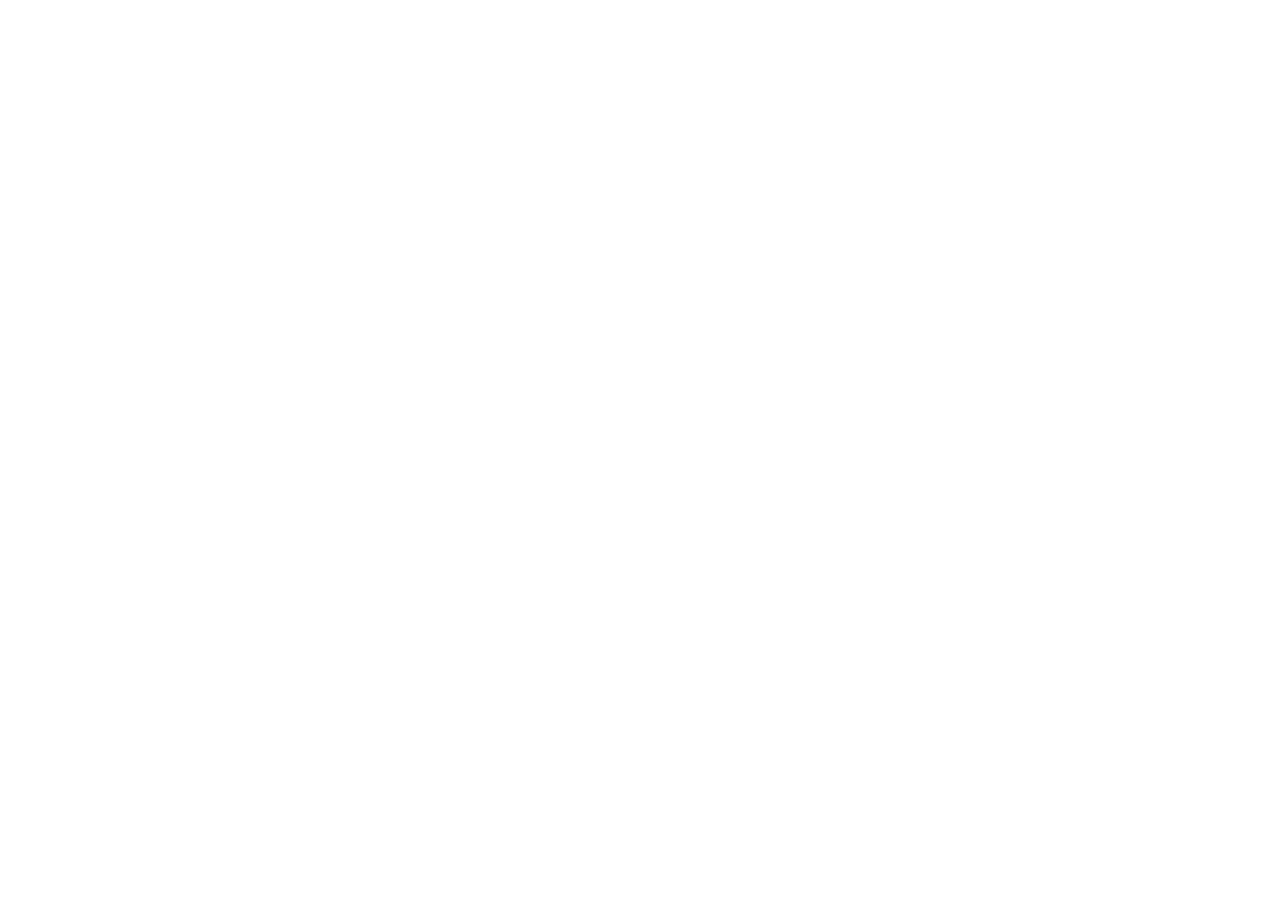
==== about.html @ aaeabe81 "Initial commit" ====
<!DOCTYPE html>
<html lang="en">
  <head>
    <meta charset="UTF-8" />
    <link rel="preconnect" href="https://fonts.googleapis.com" />
    <link rel="preconnect" href="https://fonts.gstatic.com" crossorigin />
    <link
      href="https://fonts.googleapis.com/css2?family=Source+Sans+3:ital,wght@0,200..900;1,200..900&display=swap"
      rel="stylesheet"
    />
    <link rel="stylesheet" href="./css/index.css" />
    <meta name="viewport" content="width=device-width, initial-scale=1.0" />
    <title>My Learning Journal | About Me</title>
  </head>
  <body></body>
</html>
---- css/index.css ----
*,
*::before,
*::after {
  box-sizing: border-box;
}

html {
  font-size: 16px;
}

body {
  margin: 0;
  font-family: "Source Sans 3", sans-serif;
}
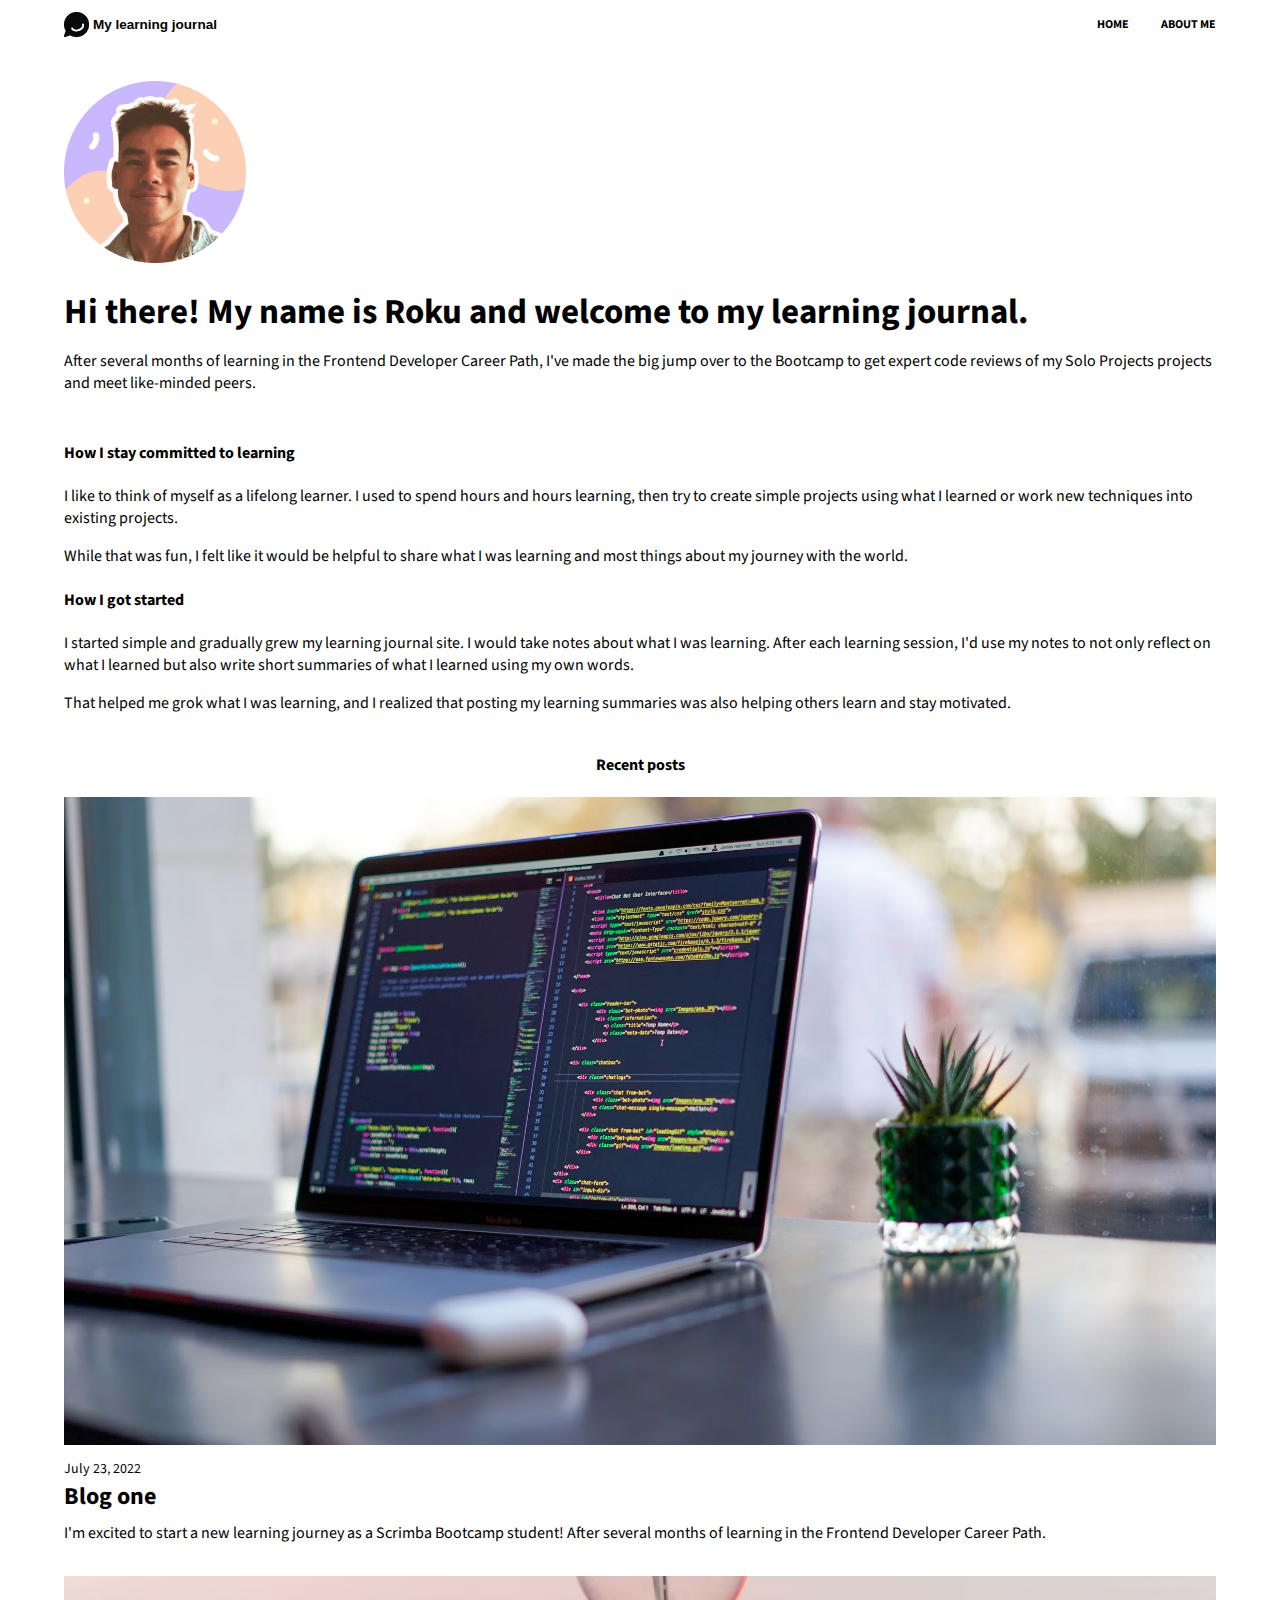
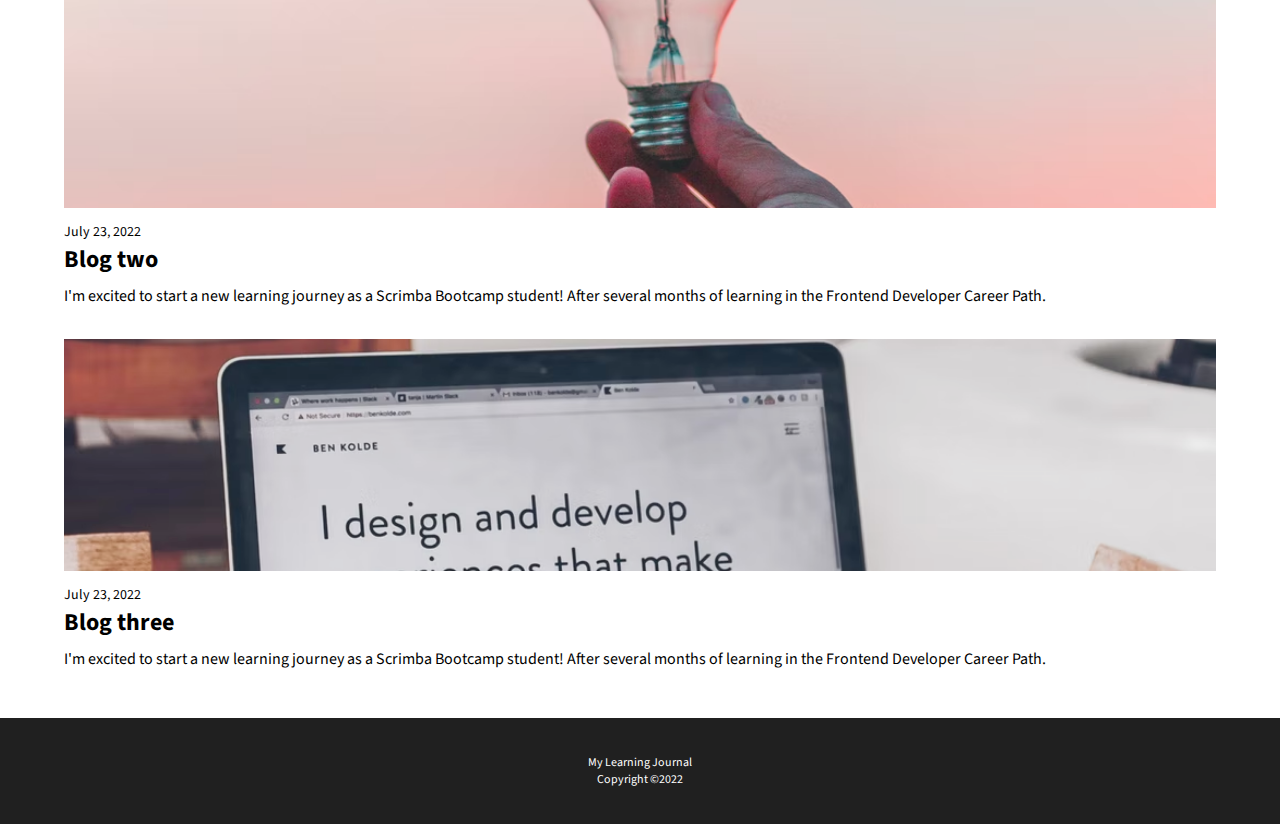
==== commit a9cbee3c: "add html and css to 'about me' page" ====
--- a/about.html
+++ b/about.html
@@ -12,5 +12,127 @@
     <meta name="viewport" content="width=device-width, initial-scale=1.0" />
     <title>My Learning Journal | About Me</title>
   </head>
-  <body></body>
+  <body>
+    <header class="header flex-container">
+      <div class="logo-container">
+        <a href="./index.html" class="link home-link flex-container">
+          <img
+            src="./img/logo.png"
+            alt="speech bubble with phone inside/site logo"
+            class="logo"
+          />
+          <h3 class="title">My learning journal</h3>
+        </a>
+      </div>
+      <nav class="nav">
+        <ul class="navbar flex-container">
+          <li class="nav-item">
+            <a href="./index.html" class="nav-link link">Home</a>
+          </li>
+          <li class="nav-item">
+            <a href="./about.html" class="nav-link link">About Me</a>
+          </li>
+        </ul>
+      </nav>
+    </header>
+    <main role="main">
+      <article class="about-me">
+        <div class="about-me-intro">
+          <img src="./img/avatar.png" alt="Roku from Scrimba" class="avatar">
+          <h1 class="about-me-heading">Hi there! My name is Roku and welcome to my learning journal.</h1>
+          <p class="article-preview about-me-preview">
+          After several months of learning in the Frontend Developer Career
+          Path, I've made the big jump over to the Bootcamp to get expert code
+          reviews of my Solo Projects projects and meet like-minded peers.
+        </p>
+        <div class="article-body">
+          <h4 class="article-body-heading">How I stay committed to learning</h4>
+          <p class="article-body-p">
+            I like to think of myself as a lifelong learner. I used to spend
+            hours and hours learning, then try to create simple projects using
+            what I learned or work new techniques into existing projects.
+          </p>
+          <p class="article-body-p">
+            While that was fun, I felt like it would be helpful to share what I
+            was learning and most things about my journey with the world.
+          </p>
+          <h4 class="article-body-heading">How I got started</h4>
+          <p class="article-body-p">
+            I started simple and gradually grew my learning journal site. I
+            would take notes about what I was learning. After each learning
+            session, I'd use my notes to not only reflect on what I learned but
+            also write short summaries of what I learned using my own words.
+          </p>
+          <p class="article-body-p">
+            That helped me grok what I was learning, and I realized that posting
+            my learning summaries was also helping others learn and stay
+            motivated.
+          </p>
+        </div>
+        </div>
+      </article>
+      <section class="blog-posts">
+        <h4 class="recent-posts">Recent posts</h4>
+        <div class="blog-post">
+          <div class="img-container">
+            <img
+              src="./img/desk-day.png"
+              alt="a coder's laptop sitting on a desk during the daytime"
+              class="post-img"
+            />
+          </div>
+          <time datetime="2022-07-23" class="post-date">July 23, 2022</time>
+          <h2 class="post-title">
+            <a href="#" class="post-link link">Blog one</a>
+          </h2>
+          <p class="post-preview">
+            I'm excited to start a new learning journey as a Scrimba Bootcamp
+            student! After several months of learning in the Frontend Developer
+            Career Path.
+          </p>
+        </div>
+        <div class="blog-post">
+          <div class="img-container">
+            <img
+              src="./img/lightbulb.png"
+              alt="a person's hand holding a lightbulb"
+              class="post-img cropped"
+            />
+          </div>
+          <time datetime="2022-07-23" class="post-date">July 23, 2022</time>
+          <h2 class="post-title">
+            <a href="#" class="post-link link">Blog two</a>
+          </h2>
+          <p class="post-preview">
+            I'm excited to start a new learning journey as a Scrimba Bootcamp
+            student! After several months of learning in the Frontend Developer
+            Career Path.
+          </p>
+        </div>
+        <div class="blog-post">
+          <div class="img-container">
+            <img
+              src="./img/cafe.png"
+              alt="laptop on a wooden table"
+              class="post-img cropped"
+            />
+          </div>
+          <time datetime="2022-07-23" class="post-date">July 23, 2022</time>
+          <h2 class="post-title">
+            <a href="#" class="post-link link">Blog three</a>
+          </h2>
+          <p class="post-preview">
+            I'm excited to start a new learning journey as a Scrimba Bootcamp
+            student! After several months of learning in the Frontend Developer
+            Career Path.
+          </p>
+        </div>
+      </section>
+    </main>
+    <footer class="footer">
+      <p class="footer-title">My Learning Journal</p>
+      <p class="copyright">Copyright ©2022</p>
+    </footer>
+    </main>
+  </body>
 </html>
--- a/css/index.css
+++ b/css/index.css
@@ -12,3 +12,178 @@
   margin: 0;
   font-family: "Source Sans 3", sans-serif;
 }
+
+.title {
+  font-family: "Roboto", sans-serif;
+  font-size: 0.846rem;
+}
+
+li,
+.featured-post-date {
+  font-size: 0.75rem;
+}
+
+.nav-link,
+.home-link,
+.post-link {
+  color: black;
+}
+
+.featured-post-title {
+  margin: 0;
+  font-size: 2rem;
+}
+
+.featured-post-link,
+.featured-post {
+  color: white;
+}
+
+.link {
+  text-decoration: none;
+}
+
+.link:hover,
+.link-focus {
+  text-decoration: underline;
+}
+
+.home-link:hover,
+.home-link:focus {
+  text-decoration: none;
+}
+
+.featured-post-preview {
+  margin-top: 0;
+}
+
+.post-date {
+  font-size: 0.875rem;
+}
+
+.post-title {
+  margin: 0;
+}
+
+.post-preview {
+  margin: 0.5em 0 2em 0;
+}
+
+.view-more-link {
+  display: block;
+  color: black;
+  font-weight: 700;
+  text-align: center;
+  margin: 0 0 2.5em 0;
+}
+
+.footer-title {
+  font-size: 0.75rem;
+  margin-bottom: 0;
+}
+
+.copyright {
+  font-size: 0.75rem;
+  margin-top: 0;
+}
+
+.flex-container {
+  display: flex;
+  align-items: center;
+}
+
+header {
+  justify-content: space-between;
+}
+
+.home-link {
+  gap: 0.25em;
+}
+
+.logo {
+  width: 25px;
+  height: 25px;
+}
+
+ul {
+  gap: 2em;
+  list-style: none;
+  font-weight: 700;
+  text-transform: uppercase;
+}
+
+.featured-post {
+  background-image: url("../img/desk-night.png");
+  background-color: #00000070;
+  background-size: cover;
+  background-position: bottom;
+  background-blend-mode: darken;
+  padding: 4em 1.25em 0.5em;
+  margin: 1em auto 2em;
+  width: 100%;
+}
+
+header,
+section,
+.article,
+.about-me {
+  width: 90%;
+  margin: auto;
+}
+
+.post-img,
+.main-post-img {
+  display: block;
+  width: 100%;
+  object-fit: cover;
+  margin: 0 auto 0.75em auto;
+}
+
+.cropped {
+  height: 232px;
+}
+
+footer {
+  background-color: #202020;
+  color: white;
+  text-align: center;
+  padding: 1.5em;
+  margin-top: 3em;
+}
+
+.article {
+  margin-top: 2em;
+}
+
+.article-date {
+  margin-bottom: 1em;
+}
+
+.main-post-img {
+  object-position: center;
+  filter: brightness(70%);
+  margin: 2.5em 0;
+}
+
+.recent-posts {
+  text-align: center;
+  margin-top: 2.5em;
+}
+
+.about-me {
+  margin: 2em auto;
+}
+
+.about-me-heading {
+  font-size: 2.18rem;
+  line-height: 1.2;
+  margin-bottom: 0;
+}
+
+.about-me-preview {
+  margin-bottom: 3em;
+}
+
+.avatar {
+  width: 182px;
+}
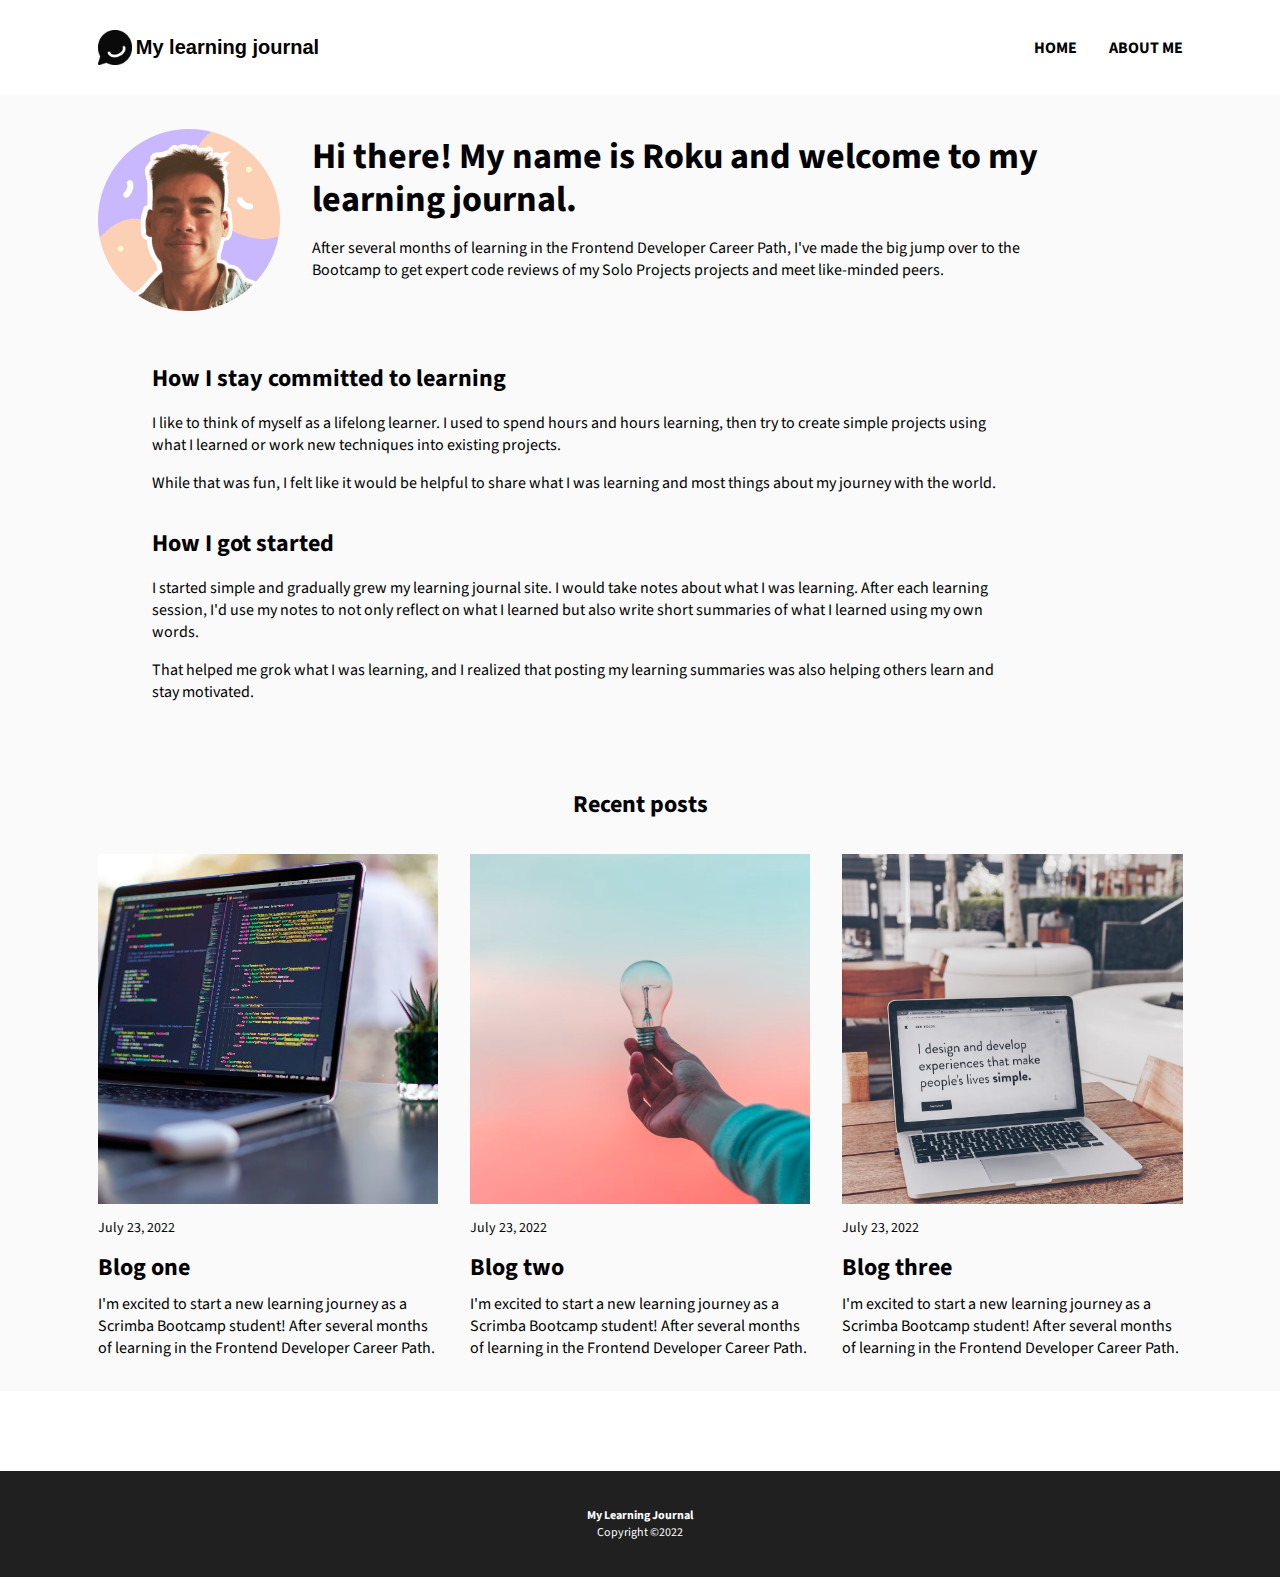
==== commit d78a0fd8: "style desktop version of about me page" ====
--- a/about.html
+++ b/about.html
@@ -38,15 +38,23 @@
     <main role="main">
       <article class="about-me">
         <div class="about-me-intro">
-          <img src="./img/avatar.png" alt="Roku from Scrimba" class="avatar">
-          <h1 class="about-me-heading">Hi there! My name is Roku and welcome to my learning journal.</h1>
-          <p class="article-preview about-me-preview">
-          After several months of learning in the Frontend Developer Career
-          Path, I've made the big jump over to the Bootcamp to get expert code
-          reviews of my Solo Projects projects and meet like-minded peers.
-        </p>
+          <img src="./img/avatar.png" alt="Roku from Scrimba" class="avatar" />
+          <div class="about-intro-text">
+            <h1 class="about-me-heading">
+              Hi there! My name is Roku and welcome to my learning journal.
+            </h1>
+            <p class="article-preview about-me-preview">
+              After several months of learning in the Frontend Developer Career
+              Path, I've made the big jump over to the Bootcamp to get expert
+              code reviews of my Solo Projects projects and meet like-minded
+              peers.
+            </p>
+          </div>
+        </div>
         <div class="article-body">
-          <h4 class="article-body-heading">How I stay committed to learning</h4>
+          <h4 class="article-body-heading about-me-body-heading">
+            How I stay committed to learning
+          </h4>
           <p class="article-body-p">
             I like to think of myself as a lifelong learner. I used to spend
             hours and hours learning, then try to create simple projects using
@@ -56,7 +64,9 @@
             While that was fun, I felt like it would be helpful to share what I
             was learning and most things about my journey with the world.
           </p>
-          <h4 class="article-body-heading">How I got started</h4>
+          <h4 class="article-body-heading about-me-body-heading">
+            How I got started
+          </h4>
           <p class="article-body-p">
             I started simple and gradually grew my learning journal site. I
             would take notes about what I was learning. After each learning
@@ -69,16 +79,15 @@
             motivated.
           </p>
         </div>
-        </div>
       </article>
+      <h4 class="recent-posts">Recent posts</h4>
       <section class="blog-posts">
-        <h4 class="recent-posts">Recent posts</h4>
         <div class="blog-post">
           <div class="img-container">
             <img
               src="./img/desk-day.png"
               alt="a coder's laptop sitting on a desk during the daytime"
-              class="post-img"
+              class="post-img cropped"
             />
           </div>
           <time datetime="2022-07-23" class="post-date">July 23, 2022</time>
@@ -133,6 +142,5 @@
       <p class="footer-title">My Learning Journal</p>
       <p class="copyright">Copyright ©2022</p>
     </footer>
-    </main>
   </body>
 </html>
--- a/css/index.css
+++ b/css/index.css
@@ -11,6 +11,11 @@
 body {
   margin: 0;
   font-family: "Source Sans 3", sans-serif;
+}
+
+main {
+  background-color: #fafafa;
+  padding-top: 1em;
 }
 
 .title {
@@ -80,6 +85,7 @@
 .footer-title {
   font-size: 0.75rem;
   margin-bottom: 0;
+  font-weight: 700;
 }
 
 .copyright {
@@ -94,6 +100,7 @@
 
 header {
   justify-content: space-between;
+  padding: 1em 0;
 }
 
 .home-link {
@@ -139,7 +146,8 @@
   margin: 0 auto 0.75em auto;
 }
 
-.cropped {
+.cropped,
+.main-post-img-cropped {
   height: 232px;
 }
 
@@ -187,3 +195,122 @@
 .avatar {
   width: 182px;
 }
+
+.hidden {
+  display: none;
+}
+
+@media (min-width: 1000px) {
+  .hide {
+    display: none;
+  }
+
+  .hidden {
+    display: block;
+  }
+
+  header,
+  section,
+  .article,
+  .about-me {
+    max-width: 1085px;
+    margin: auto;
+  }
+
+  .logo {
+    width: 34.25px;
+    height: 34.25px;
+  }
+
+  .title {
+    font-size: 1.25rem;
+  }
+
+  .featured-post-date,
+  li {
+    font-size: 1rem;
+  }
+
+  .featured-post-title {
+    font-size: 2.5rem;
+  }
+
+  .featured-post-preview {
+    max-width: 600px;
+  }
+
+  .featured-post {
+    padding: 17.5em 5em 3em;
+    background-position: center;
+    margin-bottom: 4em;
+  }
+
+  .blog-posts {
+    display: grid;
+    grid-template-columns: repeat(3, 1fr);
+    gap: 2em;
+  }
+
+  .post-title {
+    margin-top: 0.5em;
+  }
+
+  .article-body-heading {
+    font-size: 1.5rem;
+  }
+
+  .article-preview,
+  .article-body-p {
+    max-width: 850px;
+  }
+
+  footer {
+    margin-top: 5em;
+  }
+
+  .cropped {
+    height: 350px;
+  }
+
+  .article {
+    margin-top: 5em;
+  }
+
+  .main-post-img-cropped {
+    height: 488px;
+  }
+
+  .smaller-width,
+  .article-body {
+    width: 90%;
+    margin: auto;
+  }
+
+  .main-post-img {
+    object-position: center;
+  }
+
+  .recent-posts {
+    font-size: 1.5rem;
+    margin-top: 3.5em;
+  }
+
+  .about-me-intro {
+    display: flex;
+    align-items: center;
+    gap: 2em;
+  }
+
+  .about-me-heading {
+    font-size: 2.25rem;
+    max-width: 800px;
+  }
+
+  .about-me-preview {
+    max-width: 750px;
+  }
+
+  .about-me-body-heading {
+    margin-bottom: 0;
+  }
+}
